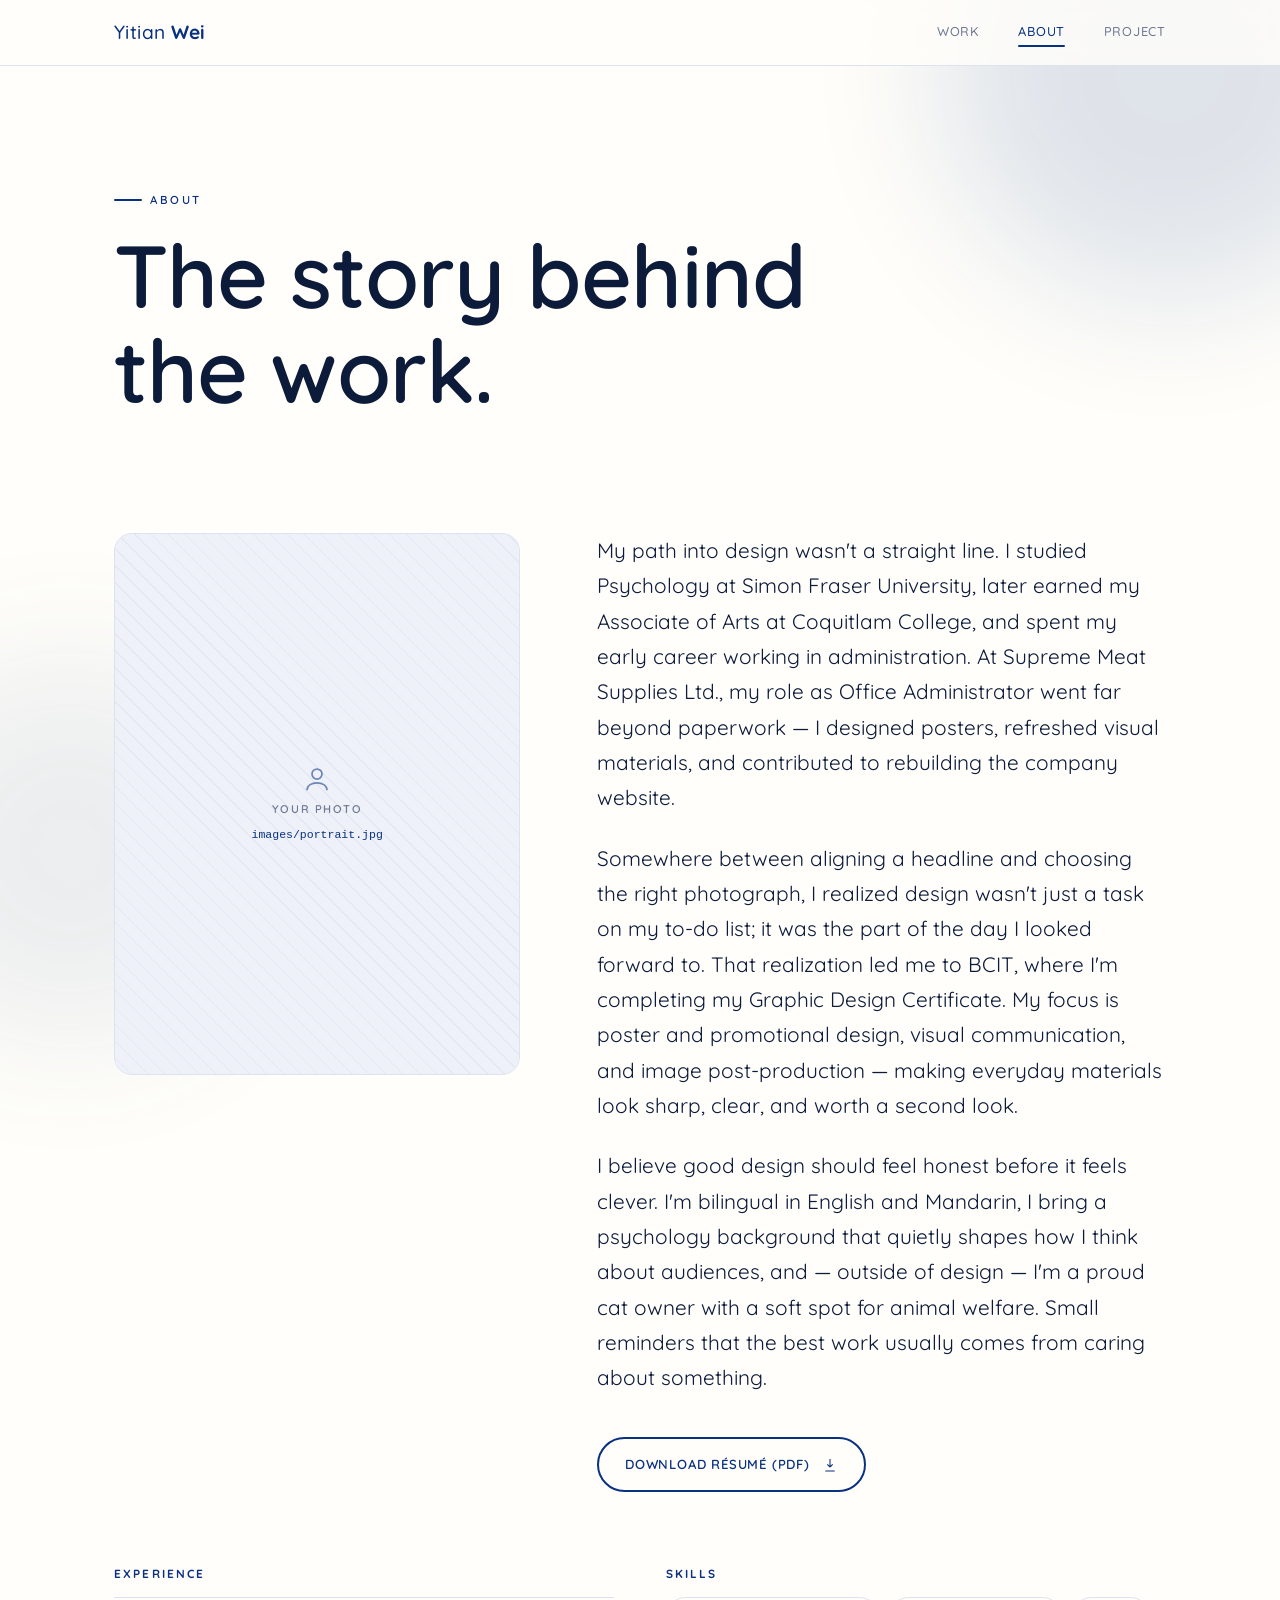
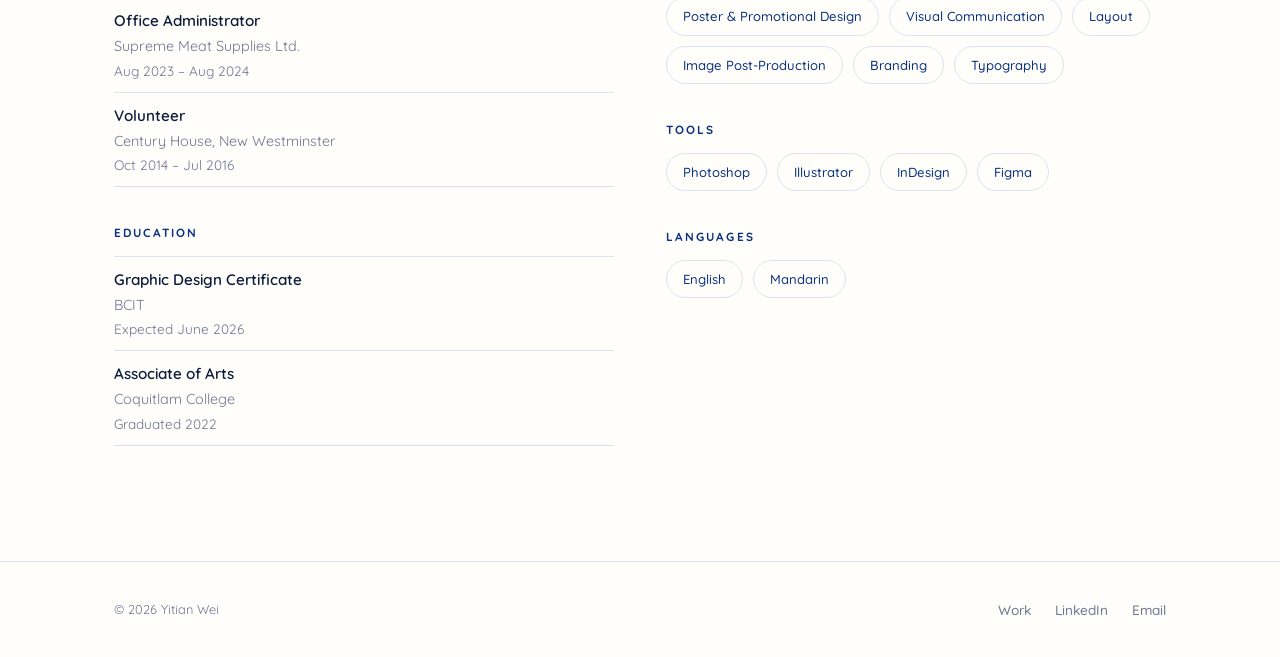
==== about.html @ a3f0b7f7 "Add files via upload" ====
<!DOCTYPE html>
<html lang="en">
<head>
  <meta charset="UTF-8" />
  <meta name="viewport" content="width=device-width, initial-scale=1.0" />
  <title>About — Yitian Wei</title>
  <meta name="description" content="The story behind the work: Yitian Wei's path from administration into graphic design." />
  <link rel="preconnect" href="https://fonts.googleapis.com" />
  <link rel="preconnect" href="https://fonts.gstatic.com" crossorigin />
  <link href="https://fonts.googleapis.com/css2?family=Quicksand:wght@300;400;500;600;700&display=swap" rel="stylesheet" />
  <link rel="stylesheet" href="css/styles.css" />
</head>
<body>
  <div class="blob blob--1"></div>
  <div class="blob blob--2"></div>

  <!-- NAV -->
  <nav class="nav">
    <div class="nav__inner">
      <a class="nav__logo" href="index.html">Yitian <b>Wei</b></a>
      <div class="nav__links">
        <a href="index.html">Work</a>
        <a href="about.html" aria-current="page">About</a>
        <a href="work-personal-identity.html">Project</a>
      </div>
    </div>
  </nav>

  <!-- INTRO -->
  <header class="section wrap" style="padding-bottom:0;">
    <p class="eyebrow reveal d1">About</p>
    <h1 class="reveal d2" style="font-size:clamp(2.6rem,7vw,5.5rem); margin-top:18px; max-width:14ch;">The story behind the work.</h1>
  </header>

  <!-- BODY -->
  <section class="section wrap">
    <div class="about-grid">

      <!-- PORTRAIT -->
      <div class="portrait reveal d2">
        <!-- Replace with your professional photo. Recommended: 900×1200px (portrait), .jpg -->
        <div class="ph">
          <svg viewBox="0 0 24 24" fill="none" stroke-width="1.4"><circle cx="12" cy="8" r="4"/><path d="M4 21c0-4 4-6 8-6s8 2 8 6"/></svg>
          <span>Your photo</span>
          <code>images/portrait.jpg</code>
        </div>
        <!-- <img src="images/portrait.jpg" alt="Yitian Wei" /> -->
      </div>

      <!-- PROSE -->
      <div class="prose lead reveal d3">
        <p>
          My path into design wasn't a straight line. I studied Psychology at Simon Fraser
          University, later earned my Associate of Arts at Coquitlam College, and spent my
          early career working in administration. At Supreme Meat Supplies Ltd., my role as
          Office Administrator went far beyond paperwork — I designed posters, refreshed
          visual materials, and contributed to rebuilding the company website.
        </p>
        <p>
          Somewhere between aligning a headline and choosing the right photograph, I realized
          design wasn't just a task on my to-do list; it was the part of the day I looked
          forward to. That realization led me to BCIT, where I'm completing my Graphic Design
          Certificate. My focus is poster and promotional design, visual communication, and
          image post-production — making everyday materials look sharp, clear, and worth a
          second look.
        </p>
        <p>
          I believe good design should feel honest before it feels clever. I'm bilingual in
          English and Mandarin, I bring a psychology background that quietly shapes how I think
          about audiences, and — outside of design — I'm a proud cat owner with a soft spot for
          animal welfare. Small reminders that the best work usually comes from caring about
          something.
        </p>
        <p style="margin-top:2em;">
          <a class="btn" href="Yitian_Wei_GraphicDesigner_2026.pdf" download>
            Download Résumé (PDF)
            <svg viewBox="0 0 24 24" fill="none" stroke-width="1.6"><path d="M12 3v12m0 0 4-4m-4 4-4-4M5 21h14"/></svg>
          </a>
        </p>
      </div>
    </div>

    <!-- FACTS -->
    <div class="facts">
      <div class="reveal d3">
        <h3>Experience</h3>
        <ul>
          <li>
            <div class="role">Office Administrator</div>
            <div class="muted" style="font-size:0.9rem;">Supreme Meat Supplies Ltd.</div>
            <div class="when">Aug 2023 – Aug 2024</div>
          </li>
          <li>
            <div class="role">Volunteer</div>
            <div class="muted" style="font-size:0.9rem;">Century House, New Westminster</div>
            <div class="when">Oct 2014 – Jul 2016</div>
          </li>
        </ul>

        <h3 style="margin-top:40px;">Education</h3>
        <ul>
          <li>
            <div class="role">Graphic Design Certificate</div>
            <div class="muted" style="font-size:0.9rem;">BCIT</div>
            <div class="when">Expected June 2026</div>
          </li>
          <li>
            <div class="role">Associate of Arts</div>
            <div class="muted" style="font-size:0.9rem;">Coquitlam College</div>
            <div class="when">Graduated 2022</div>
          </li>
        </ul>
      </div>

      <div class="reveal d4">
        <h3>Skills</h3>
        <div class="skills-tags">
          <span>Poster &amp; Promotional Design</span>
          <span>Visual Communication</span>
          <span>Layout</span>
          <span>Image Post-Production</span>
          <span>Branding</span>
          <span>Typography</span>
        </div>

        <h3 style="margin-top:40px;">Tools</h3>
        <div class="skills-tags">
          <span>Photoshop</span>
          <span>Illustrator</span>
          <span>InDesign</span>
          <span>Figma</span>
        </div>

        <h3 style="margin-top:40px;">Languages</h3>
        <div class="skills-tags">
          <span>English</span>
          <span>Mandarin</span>
        </div>
      </div>
    </div>
  </section>

  <!-- FOOTER -->
  <footer class="footer">
    <div class="footer__inner">
      <span class="copy">© 2026 Yitian Wei</span>
      <div style="display:flex; gap:24px;">
        <a href="index.html">Work</a>
        <a href="https://www.linkedin.com/in/yitianw/" target="_blank" rel="noopener">LinkedIn</a>
        <a href="mailto:yitianweibiz@gmail.com">Email</a>
      </div>
    </div>
  </footer>

</body>
</html>
---- css/styles.css ----
/* =========================================================
   YITIAN WEI — PORTFOLIO
   Brand system: cobalt blue · off-white · Quicksand
   Calm · warm · clear · genuine
   ---------------------------------------------------------
   Brand palette (from the Personal Identity project):
     Cobalt  #093180   Muted blue #496091   Off-white #FFFEFA
   ========================================================= */

:root {
  --paper:    #FFFEFA;   /* off-white background (brand)     */
  --paper-2:  #EEF1F8;   /* panels / cards (cool tint)       */
  --ink:      #0C1B3A;   /* primary text (deep navy)         */
  --ink-soft: #6E7793;   /* secondary text (muted blue-grey) */
  --line:     #DCE2EE;   /* hairline rules                   */
  --accent:   #093180;   /* cobalt blue — brand primary      */
  --accent-2: #496091;   /* muted blue — brand secondary     */

  --maxw: 1180px;
  --gutter: clamp(20px, 5vw, 64px);
  --radius: 18px;

  --display: "Quicksand", system-ui, sans-serif;
  --body: "Quicksand", system-ui, sans-serif;

  --ease: cubic-bezier(0.22, 1, 0.36, 1);
}

/* ----------  RESET  ---------- */
*, *::before, *::after { box-sizing: border-box; margin: 0; padding: 0; }
html { scroll-behavior: smooth; -webkit-font-smoothing: antialiased; }
body {
  background: var(--paper);
  color: var(--ink);
  font-family: var(--body);
  font-size: 17px;
  line-height: 1.7;
  font-weight: 400;
  overflow-x: hidden;
}
img { display: block; max-width: 100%; }
a { color: inherit; text-decoration: none; }

/* soft brand blobs — rounded organic shapes, very subtle */
.blob { position: fixed; border-radius: 50%; filter: blur(70px); opacity: 0.13; z-index: 0; pointer-events: none; }
.blob--1 { width: 460px; height: 460px; background: var(--accent); top: -160px; right: -120px; }
.blob--2 { width: 380px; height: 380px; background: var(--accent-2); bottom: -140px; left: -120px; opacity: 0.10; }

/* ----------  LAYOUT  ---------- */
.wrap { max-width: var(--maxw); margin: 0 auto; padding-inline: var(--gutter); position: relative; z-index: 2; }
.section { padding-block: clamp(56px, 9vw, 130px); position: relative; z-index: 2; }

/* ----------  TYPE  ---------- */
h1, h2, h3 { font-family: var(--display); font-weight: 600; line-height: 1.08; letter-spacing: -0.01em; }
.eyebrow {
  font-family: var(--body); font-weight: 600;
  font-size: 0.72rem; letter-spacing: 0.22em; text-transform: uppercase;
  color: var(--accent); display: inline-flex; align-items: center; gap: 0.7em;
}
.eyebrow::before { content: ""; width: 28px; height: 2px; border-radius: 2px; background: var(--accent); display: inline-block; }
.lead { font-size: clamp(1.05rem, 1.8vw, 1.3rem); font-weight: 400; color: var(--ink); }
.muted { color: var(--ink-soft); }

/* ----------  NAV  ---------- */
.nav {
  position: sticky; top: 0; z-index: 50;
  background: color-mix(in srgb, var(--paper) 82%, transparent);
  backdrop-filter: blur(10px);
  border-bottom: 1px solid var(--line);
}
.nav__inner { max-width: var(--maxw); margin: 0 auto; padding: 16px var(--gutter); display: flex; align-items: center; justify-content: space-between; }
.nav__logo { font-family: var(--display); font-size: 1.2rem; font-weight: 500; letter-spacing: 0.02em; color: var(--accent); }
.nav__logo b { font-weight: 700; }
.nav__links { display: flex; gap: clamp(18px, 3vw, 40px); align-items: center; }
.nav__links a {
  font-size: 0.8rem; font-weight: 500; letter-spacing: 0.06em; text-transform: uppercase;
  position: relative; padding-block: 4px; color: var(--ink-soft); transition: color 0.3s var(--ease);
}
.nav__links a::after { content: ""; position: absolute; left: 0; bottom: 0; width: 100%; height: 2px; border-radius: 2px; background: var(--accent); transform: scaleX(0); transform-origin: right; transition: transform 0.35s var(--ease); }
.nav__links a:hover, .nav__links a[aria-current="page"] { color: var(--accent); }
.nav__links a:hover::after, .nav__links a[aria-current="page"]::after { transform: scaleX(1); transform-origin: left; }

/* ----------  HERO  ---------- */
.hero { padding-top: clamp(50px, 8vw, 96px); padding-bottom: clamp(40px, 6vw, 80px); position: relative; z-index: 2; }
.hero__name { font-size: clamp(3.2rem, 12vw, 10rem); font-weight: 600; letter-spacing: -0.03em; line-height: 0.92; color: var(--ink); }
.hero__name .it { color: var(--accent); font-weight: 500; }
.hero__row { display: flex; flex-wrap: wrap; gap: clamp(24px, 5vw, 80px); align-items: flex-end; margin-top: clamp(24px, 4vw, 48px); }
.hero__headline { font-size: clamp(1.4rem, 2.6vw, 2.1rem); font-family: var(--display); font-weight: 500; max-width: 18ch; line-height: 1.2; color: var(--accent); }
.hero__intro { max-width: 44ch; color: var(--ink-soft); }

/* ----------  WORKS GRID  ---------- */
.works { display: grid; grid-template-columns: repeat(12, 1fr); gap: clamp(20px, 3vw, 40px); }
.work { grid-column: span 6; display: block; position: relative; }
.work--wide { grid-column: span 12; }
.work__thumb { position: relative; overflow: hidden; background: var(--paper-2); aspect-ratio: 4 / 3; border: 1px solid var(--line); border-radius: var(--radius); }
.work--wide .work__thumb { aspect-ratio: 16 / 7; }
.work__thumb img { width: 100%; height: 100%; object-fit: cover; transition: transform 0.7s var(--ease); }
.work:hover .work__thumb img { transform: scale(1.04); }
.work__meta { display: flex; justify-content: space-between; align-items: baseline; margin-top: 16px; gap: 16px; }
.work__title { font-family: var(--display); font-size: 1.4rem; font-weight: 600; color: var(--ink); }
.work__tag { font-size: 0.72rem; letter-spacing: 0.14em; text-transform: uppercase; color: var(--accent); white-space: nowrap; font-weight: 600; }
.work__desc { color: var(--ink-soft); font-size: 0.95rem; margin-top: 6px; max-width: 52ch; }
.work__arrow { display: inline-block; transition: transform 0.4s var(--ease); color: var(--accent); }
.work:hover .work__arrow { transform: translate(4px, -4px); }

/* placeholder block */
.ph {
  position: absolute; inset: 0; display: flex; flex-direction: column; align-items: center; justify-content: center;
  gap: 6px; text-align: center; padding: 24px;
  background: repeating-linear-gradient(45deg, transparent, transparent 11px, color-mix(in srgb, var(--accent) 5%, transparent) 11px, color-mix(in srgb, var(--accent) 5%, transparent) 12px), var(--paper-2);
  color: var(--ink-soft);
}
.ph span { font-size: 0.7rem; letter-spacing: 0.14em; text-transform: uppercase; font-weight: 600; }
.ph code { font-family: ui-monospace, "SF Mono", Menlo, monospace; font-size: 0.72rem; color: var(--accent); }
.ph svg { width: 30px; height: 30px; stroke: var(--accent); opacity: 0.55; }

/* ----------  ABOUT  ---------- */
.about-grid { display: grid; grid-template-columns: 1fr 1.4fr; gap: clamp(32px, 6vw, 90px); align-items: start; }
.portrait { position: relative; aspect-ratio: 3 / 4; border: 1px solid var(--line); border-radius: var(--radius); background: var(--paper-2); overflow: hidden; }
.portrait img { width: 100%; height: 100%; object-fit: cover; }
.prose p { margin-bottom: 1.2em; }
.prose p:last-child { margin-bottom: 0; }

.facts { margin-top: clamp(40px, 6vw, 80px); display: grid; grid-template-columns: repeat(2, 1fr); gap: clamp(28px, 4vw, 56px); }
.facts h3 { font-family: var(--body); font-weight: 700; font-size: 0.74rem; letter-spacing: 0.18em; text-transform: uppercase; color: var(--accent); margin-bottom: 16px; }
.facts ul { list-style: none; }
.facts li { padding: 10px 0; border-top: 1px solid var(--line); font-size: 0.95rem; }
.facts li:last-child { border-bottom: 1px solid var(--line); }
.facts .role { font-weight: 600; }
.facts .when { color: var(--ink-soft); font-size: 0.85rem; }

.skills-tags { display: flex; flex-wrap: wrap; gap: 10px; }
.skills-tags span { font-size: 0.82rem; font-weight: 500; padding: 7px 16px; border: 1px solid var(--line); border-radius: 100px; color: var(--accent); background: var(--paper); }

/* ----------  BUTTON  ---------- */
.btn {
  display: inline-flex; align-items: center; gap: 12px; font-family: var(--body); font-size: 0.82rem; font-weight: 600;
  letter-spacing: 0.06em; text-transform: uppercase; padding: 14px 26px; border: 2px solid var(--accent);
  border-radius: 100px; color: var(--accent); transition: all 0.35s var(--ease);
}
.btn:hover { background: var(--accent); color: var(--paper); }
.btn svg { width: 16px; height: 16px; stroke: currentColor; }

/* ----------  PROJECT (case study)  ---------- */
.case-hero { padding-top: clamp(40px, 6vw, 80px); }
.case-hero h1 { font-size: clamp(2.6rem, 7vw, 5.5rem); margin-top: 18px; color: var(--ink); }
.case-hero .lead { margin-top: 22px; max-width: 52ch; }
.tagline { font-family: var(--display); font-weight: 600; color: var(--accent); font-size: clamp(1.3rem,2.4vw,1.9rem); margin-top: 26px; }

.case-facts { display: grid; grid-template-columns: repeat(3, 1fr); gap: 28px; margin-top: clamp(36px, 5vw, 64px); padding-top: 30px; border-top: 1px solid var(--line); }
.case-facts h4 { font-family: var(--body); font-weight: 700; font-size: 0.7rem; letter-spacing: 0.18em; text-transform: uppercase; color: var(--ink-soft); margin-bottom: 10px; }
.case-facts p { font-size: 0.95rem; }

.case-block { display: grid; grid-template-columns: 1fr 1.6fr; gap: clamp(28px, 5vw, 72px); padding-block: clamp(40px, 6vw, 80px); border-top: 1px solid var(--line); align-items: start; }
.case-block .num { font-family: var(--display); font-weight: 700; font-size: 2.4rem; color: var(--accent); line-height: 1; }
.case-block h2 { font-size: clamp(1.6rem, 3vw, 2.3rem); margin-top: 8px; color: var(--ink); }
.case-block .body p { margin-bottom: 1.1em; }
.case-block .body p:last-child { margin-bottom: 0; }
.case-block ul.steps { list-style: none; margin-top: 8px; }
.case-block ul.steps li { padding: 14px 0; border-top: 1px solid var(--line); display: grid; grid-template-columns: 130px 1fr; gap: 18px; align-items: baseline; }
.case-block ul.steps li:first-child { border-top: none; padding-top: 0; }
.case-block ul.steps li b { font-family: var(--display); color: var(--accent); font-weight: 600; font-size: 0.95rem; }

/* swatches */
.swatches { display: flex; flex-wrap: wrap; gap: 14px; margin-top: 4px; }
.swatch { border-radius: 14px; overflow: hidden; border: 1px solid var(--line); width: 150px; }
.swatch .chip { height: 90px; }
.swatch .info { padding: 10px 12px; font-size: 0.78rem; }
.swatch .info b { display: block; font-weight: 600; }
.swatch .info span { color: var(--ink-soft); }

/* brand book gallery — shows full pages at natural ratio */
.brandbook { display: grid; grid-template-columns: repeat(2, 1fr); gap: clamp(16px, 2.5vw, 26px); margin-top: 18px; }
.bb { position: relative; border: 1px solid var(--line); border-radius: var(--radius); background: var(--paper-2); overflow: hidden; }
.bb.full { grid-column: 1 / -1; }
.bb img { width: 100%; height: auto; display: block; }
.bb .ph { position: relative; inset: auto; aspect-ratio: 16 / 10; }

/* ----------  CTA / FOOTER  ---------- */
.endcta { text-align: center; padding-block: clamp(60px, 9vw, 130px); border-top: 1px solid var(--line); }
.endcta h2 { font-size: clamp(2rem, 5vw, 3.6rem); margin-bottom: 24px; color: var(--ink); }
.endcta a.big { font-family: var(--display); font-weight: 600; color: var(--accent); border-bottom: 2px solid var(--accent); padding-bottom: 2px; transition: opacity 0.3s; }
.endcta a.big:hover { opacity: 0.55; }

.footer { border-top: 1px solid var(--line); padding-block: 36px; position: relative; z-index: 2; }
.footer__inner { max-width: var(--maxw); margin: 0 auto; padding-inline: var(--gutter); display: flex; flex-wrap: wrap; gap: 20px; justify-content: space-between; align-items: center; }
.footer a { color: var(--ink-soft); font-size: 0.85rem; font-weight: 500; transition: color 0.3s; }
.footer a:hover { color: var(--accent); }
.footer .copy { font-size: 0.8rem; color: var(--ink-soft); }

/* ----------  LOAD ANIMATION  ---------- */
@keyframes rise { from { opacity: 0; transform: translateY(22px); } to { opacity: 1; transform: none; } }
.reveal { opacity: 0; animation: rise 0.9s var(--ease) forwards; }
.d1 { animation-delay: 0.05s; } .d2 { animation-delay: 0.15s; } .d3 { animation-delay: 0.25s; }
.d4 { animation-delay: 0.35s; } .d5 { animation-delay: 0.45s; } .d6 { animation-delay: 0.55s; }
@media (prefers-reduced-motion: reduce) { .reveal { animation: none; opacity: 1; } }

/* ----------  RESPONSIVE  ---------- */
@media (max-width: 820px) {
  .work { grid-column: span 12; }
  .about-grid { grid-template-columns: 1fr; }
  .portrait { max-width: 360px; }
  .case-block { grid-template-columns: 1fr; }
  .case-facts { grid-template-columns: 1fr; }
  .facts { grid-template-columns: 1fr; }
  .brandbook { grid-template-columns: 1fr; }
  .case-block ul.steps li { grid-template-columns: 1fr; gap: 4px; }
  .nav__links { gap: 16px; }
  .nav__links a { font-size: 0.72rem; }
}
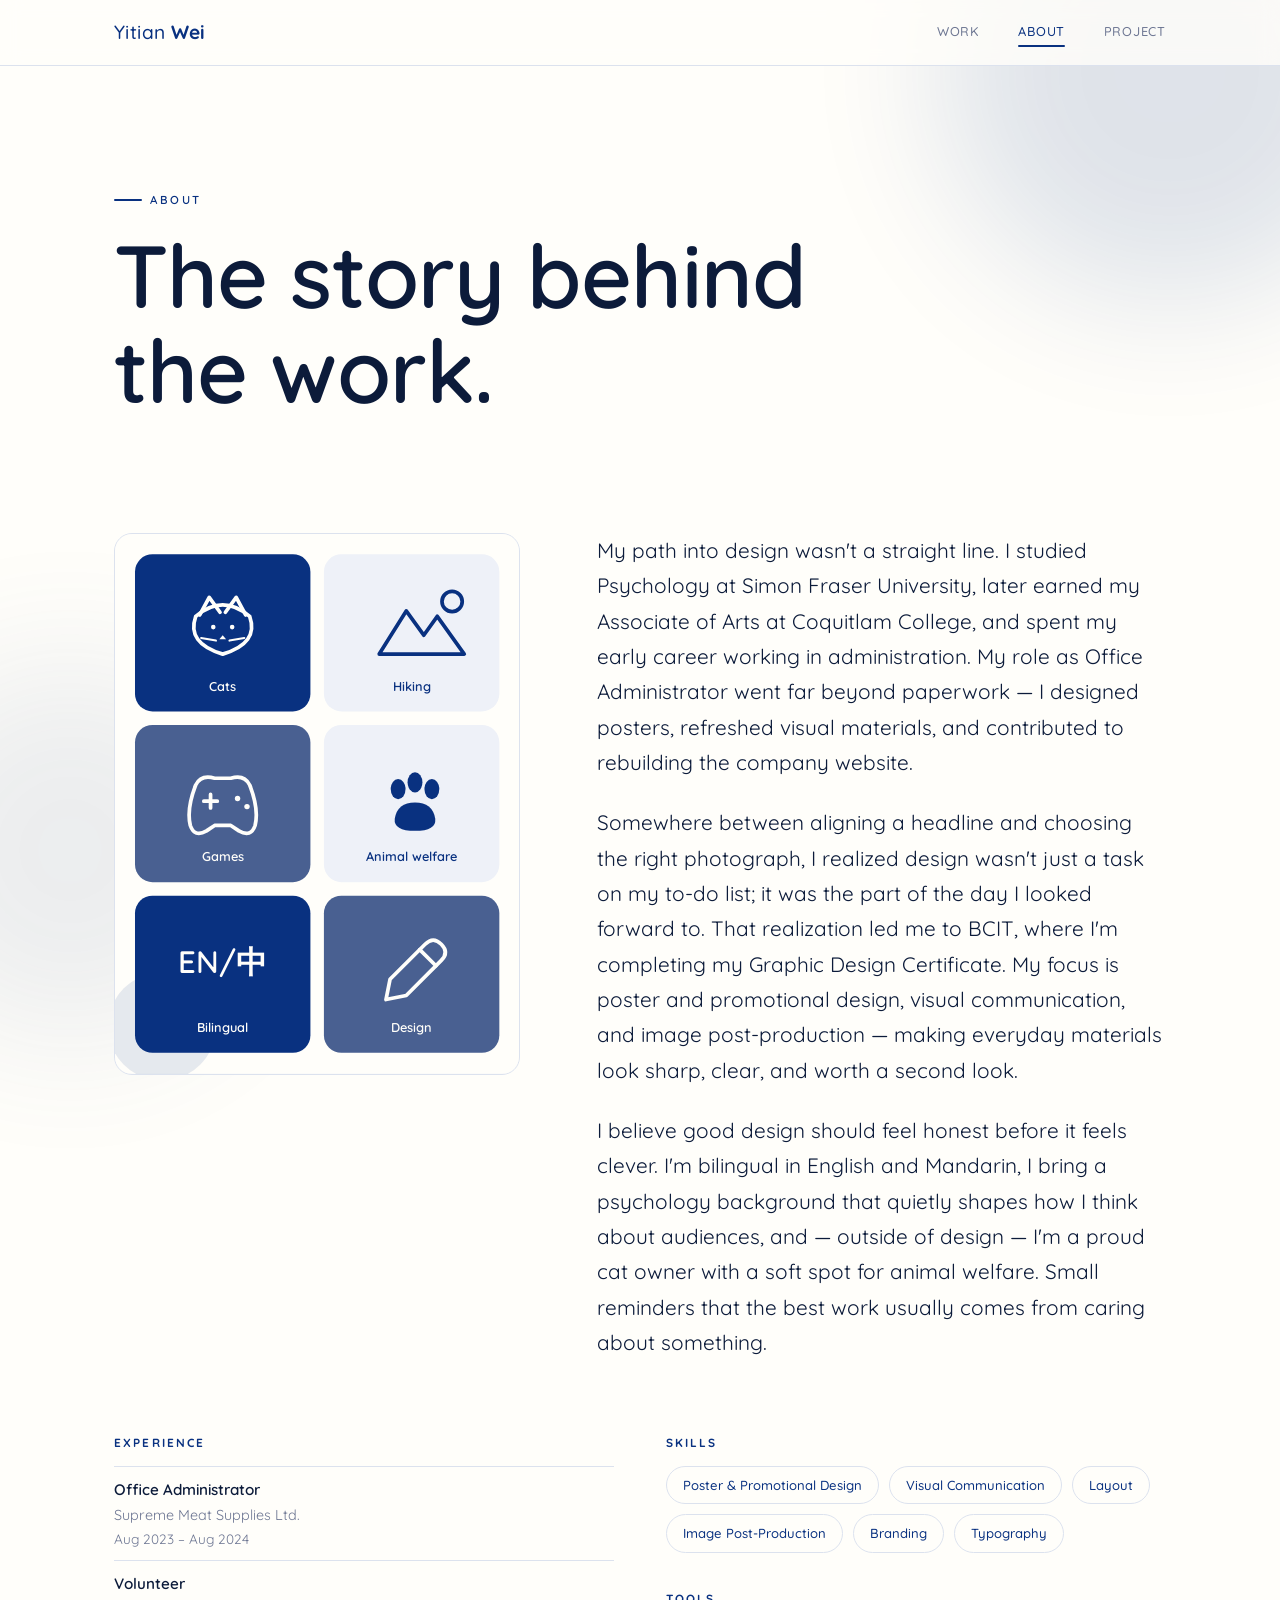
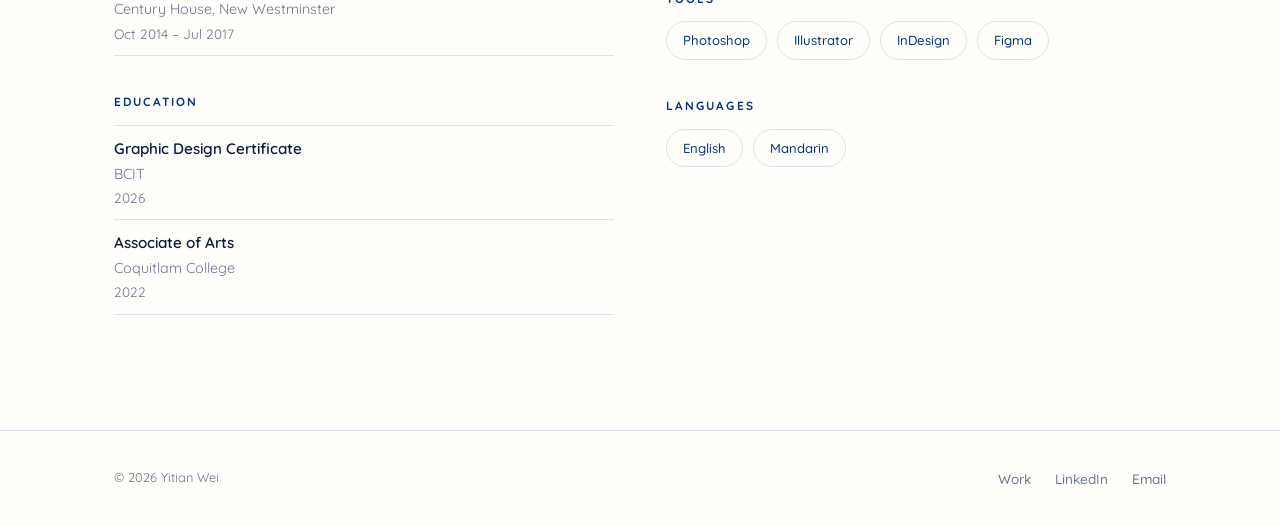
==== commit 87c2ecae: "Update employment dates and education format" ====
--- a/about.html
+++ b/about.html
@@ -36,15 +36,69 @@
   <section class="section wrap">
     <div class="about-grid">
 
-      <!-- PORTRAIT -->
-      <div class="portrait reveal d2">
-        <!-- Replace with your professional photo. Recommended: 900×1200px (portrait), .jpg -->
-        <div class="ph">
-          <svg viewBox="0 0 24 24" fill="none" stroke-width="1.4"><circle cx="12" cy="8" r="4"/><path d="M4 21c0-4 4-6 8-6s8 2 8 6"/></svg>
-          <span>Your photo</span>
-          <code>images/portrait.jpg</code>
-        </div>
-        <!-- <img src="images/portrait.jpg" alt="Yitian Wei" /> -->
+      <!-- PORTRAIT → on-brand "interests" collage (no photo) -->
+      <div class="portrait reveal d2" style="background:var(--paper-2);">
+        <svg viewBox="0 0 600 800" width="100%" height="100%" preserveAspectRatio="xMidYMid slice" xmlns="http://www.w3.org/2000/svg" role="img" aria-label="A few things I love: cats, hiking, games, animal welfare, bilingual, design">
+          <defs>
+            <style>
+              .lbl { font-family:'Quicksand',sans-serif; font-weight:600; font-size:19px; }
+              .ic  { fill:none; stroke-width:5.5; stroke-linecap:round; stroke-linejoin:round; }
+            </style>
+          </defs>
+          <rect width="600" height="800" fill="#FFFEFA"/>
+          <!-- soft brand blobs -->
+          <path d="M520 70 q70 30 30 90 q-50 50 -90 10 q-40 -60 60 -100 z" fill="#496091" opacity="0.16"/>
+          <circle cx="70" cy="730" r="80" fill="#093180" opacity="0.10"/>
+
+          <!-- A · Cat (cobalt) -->
+          <rect x="30" y="30" width="260" height="233" rx="26" fill="#093180"/>
+          <g stroke="#FFFEFA" class="ic">
+            <path d="M126 120 l14 -26 l16 22"/>
+            <path d="M194 120 l-14 -26 l-16 22"/>
+            <path d="M120 122 q40 -34 80 0 q14 40 -40 56 q-54 -16 -40 -56 z"/>
+          </g>
+          <circle cx="146" cy="138" r="3.4" fill="#FFFEFA"/><circle cx="174" cy="138" r="3.4" fill="#FFFEFA"/>
+          <path d="M160 150 l-5 6 h10 z" fill="#FFFEFA"/>
+          <g stroke="#FFFEFA" stroke-width="3" stroke-linecap="round"><path d="M150 158 l-22 -4"/><path d="M170 158 l22 -4"/></g>
+          <text x="160" y="232" text-anchor="middle" class="lbl" fill="#FFFEFA">Cats</text>
+
+          <!-- B · Hiking (light) -->
+          <rect x="310" y="30" width="260" height="233" rx="26" fill="#EEF1F8"/>
+          <circle cx="500" cy="100" r="15" stroke="#093180" class="ic"/>
+          <path d="M392 178 l40 -64 l26 36 l20 -28 l40 56 z" stroke="#093180" class="ic"/>
+          <text x="440" y="232" text-anchor="middle" class="lbl" fill="#093180">Hiking</text>
+
+          <!-- C · Games (muted) -->
+          <rect x="30" y="283" width="260" height="233" rx="26" fill="#496091"/>
+          <g stroke="#FFFEFA" class="ic">
+            <path d="M120 372 q-14 36 -8 60 q6 18 24 8 l12 -8 h24 l12 8 q18 10 24 -8 q6 -24 -8 -60 q-8 -16 -28 -10 h-24 q-20 -6 -28 10 z"/>
+            <path d="M132 396 h20 M142 386 v20"/>
+          </g>
+          <circle cx="182" cy="392" r="4" fill="#FFFEFA"/><circle cx="196" cy="404" r="4" fill="#FFFEFA"/>
+          <text x="160" y="485" text-anchor="middle" class="lbl" fill="#FFFEFA">Games</text>
+
+          <!-- D · Animal welfare paw (light) -->
+          <rect x="310" y="283" width="260" height="233" rx="26" fill="#EEF1F8"/>
+          <g fill="#093180">
+            <ellipse cx="420" cy="378" rx="11" ry="15"/><ellipse cx="445" cy="368" rx="11" ry="15"/>
+            <ellipse cx="470" cy="378" rx="11" ry="15"/>
+            <path d="M445 398 q-26 0 -30 24 q-2 18 30 18 q32 0 30 -18 q-4 -24 -30 -24 z"/>
+          </g>
+          <text x="440" y="485" text-anchor="middle" class="lbl" fill="#093180">Animal welfare</text>
+
+          <!-- E · Bilingual (cobalt) -->
+          <rect x="30" y="536" width="260" height="233" rx="26" fill="#093180"/>
+          <text x="160" y="650" text-anchor="middle" font-family="Quicksand,sans-serif" font-weight="600" font-size="46" fill="#FFFEFA">EN/中</text>
+          <text x="160" y="738" text-anchor="middle" class="lbl" fill="#FFFEFA">Bilingual</text>
+
+          <!-- F · Design (muted) -->
+          <rect x="310" y="536" width="260" height="233" rx="26" fill="#496091"/>
+          <g stroke="#FFFEFA" class="ic">
+            <path d="M408 660 l52 -52 q12 -12 24 0 q12 12 0 24 l-52 52 l-30 6 z"/>
+            <path d="M452 616 l24 24"/>
+          </g>
+          <text x="440" y="738" text-anchor="middle" class="lbl" fill="#FFFEFA">Design</text>
+        </svg>
       </div>
 
       <!-- PROSE -->
@@ -52,9 +106,9 @@
         <p>
           My path into design wasn't a straight line. I studied Psychology at Simon Fraser
           University, later earned my Associate of Arts at Coquitlam College, and spent my
-          early career working in administration. At Supreme Meat Supplies Ltd., my role as
-          Office Administrator went far beyond paperwork — I designed posters, refreshed
-          visual materials, and contributed to rebuilding the company website.
+          early career working in administration. My role as Office Administrator went far 
+          beyond paperwork — I designed posters, refreshed visual materials, and contributed
+          to rebuilding the company website.
         </p>
         <p>
           Somewhere between aligning a headline and choosing the right photograph, I realized
@@ -71,12 +125,6 @@
           animal welfare. Small reminders that the best work usually comes from caring about
           something.
         </p>
-        <p style="margin-top:2em;">
-          <a class="btn" href="Yitian_Wei_GraphicDesigner_2026.pdf" download>
-            Download Résumé (PDF)
-            <svg viewBox="0 0 24 24" fill="none" stroke-width="1.6"><path d="M12 3v12m0 0 4-4m-4 4-4-4M5 21h14"/></svg>
-          </a>
-        </p>
       </div>
     </div>
 
@@ -93,7 +141,7 @@
           <li>
             <div class="role">Volunteer</div>
             <div class="muted" style="font-size:0.9rem;">Century House, New Westminster</div>
-            <div class="when">Oct 2014 – Jul 2016</div>
+            <div class="when">Oct 2014 – Jul 2017</div>
           </li>
         </ul>
 
@@ -102,12 +150,12 @@
           <li>
             <div class="role">Graphic Design Certificate</div>
             <div class="muted" style="font-size:0.9rem;">BCIT</div>
-            <div class="when">Expected June 2026</div>
+            <div class="when">2026</div>
           </li>
           <li>
             <div class="role">Associate of Arts</div>
             <div class="muted" style="font-size:0.9rem;">Coquitlam College</div>
-            <div class="when">Graduated 2022</div>
+            <div class="when">2022</div>
           </li>
         </ul>
       </div>
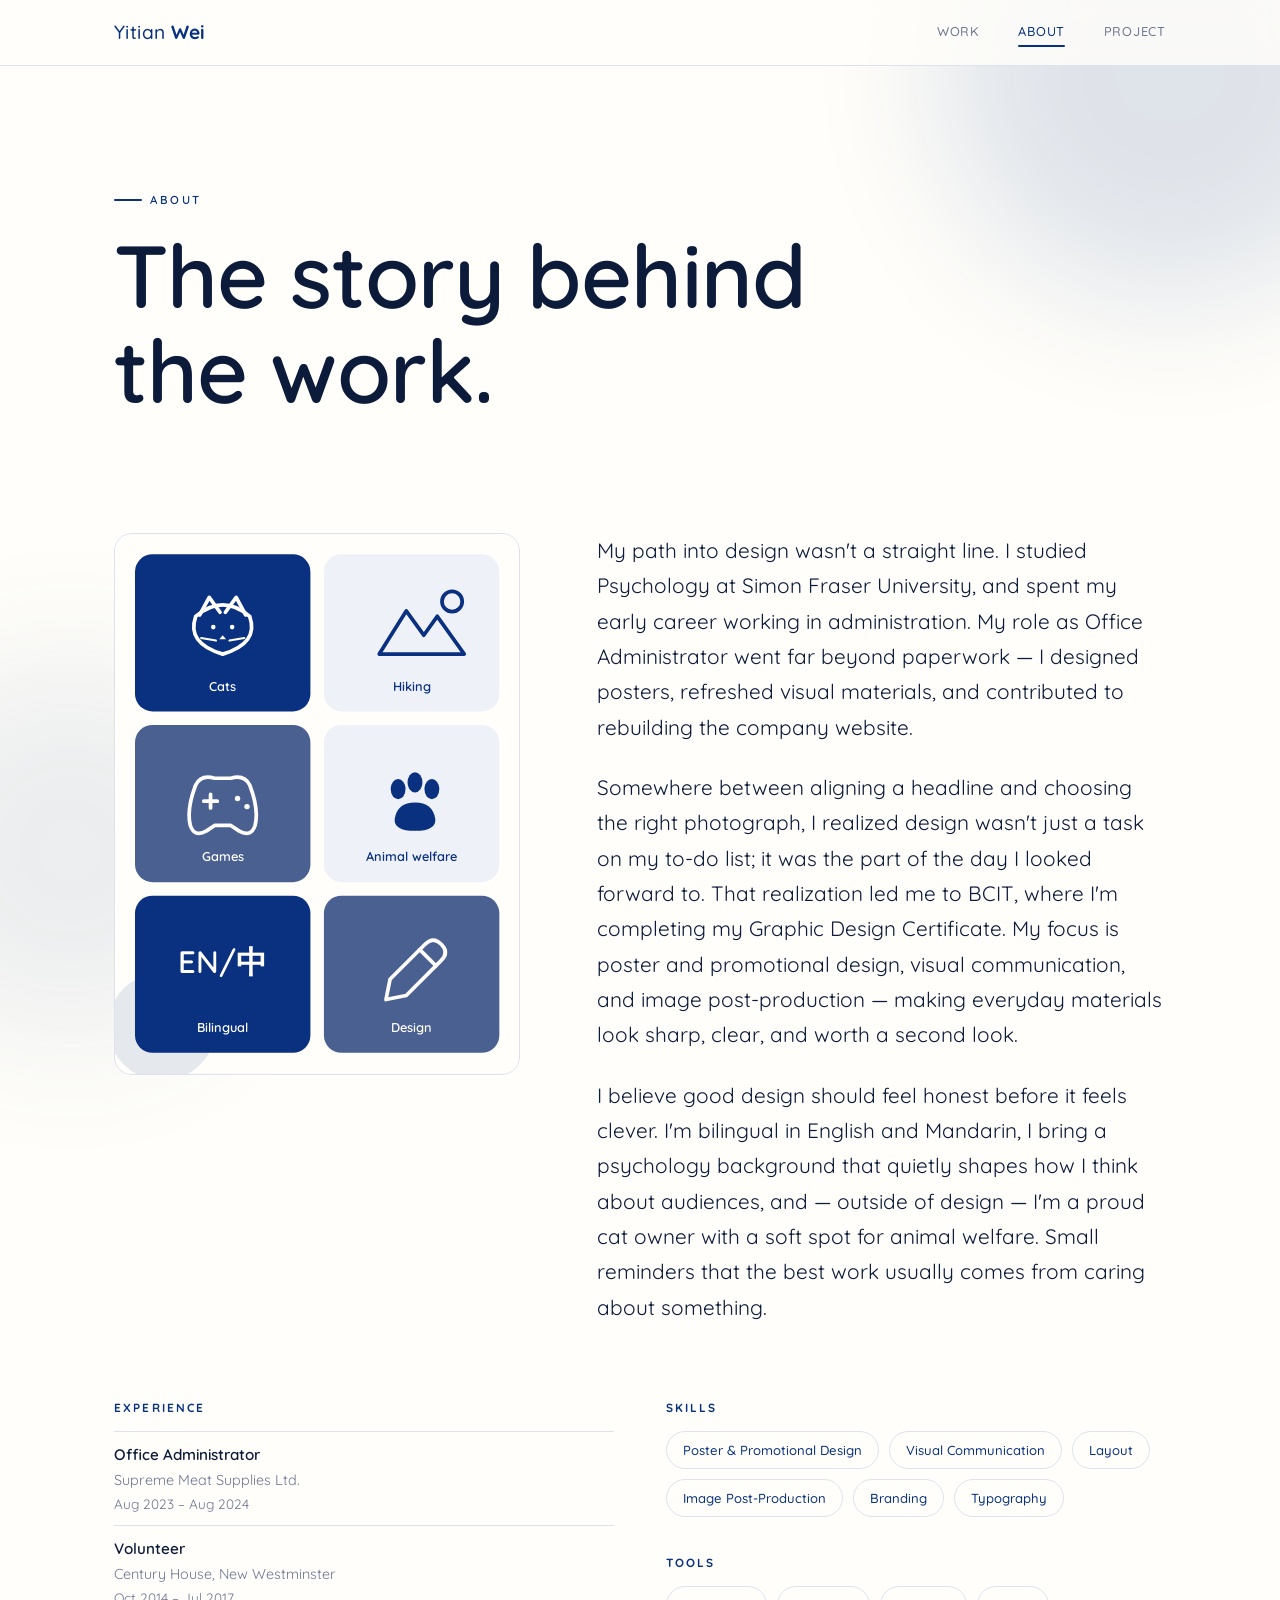
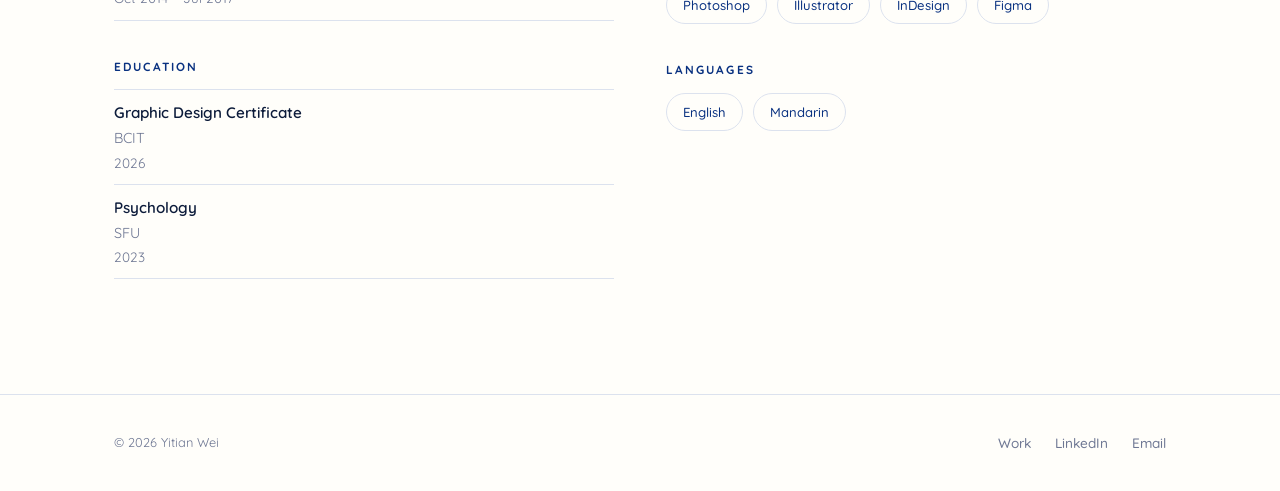
==== commit 51f9464d: "Revise education details in about.html Updated educational background details in the about section." ====
--- a/about.html
+++ b/about.html
@@ -105,10 +105,9 @@
       <div class="prose lead reveal d3">
         <p>
           My path into design wasn't a straight line. I studied Psychology at Simon Fraser
-          University, later earned my Associate of Arts at Coquitlam College, and spent my
-          early career working in administration. My role as Office Administrator went far 
-          beyond paperwork — I designed posters, refreshed visual materials, and contributed
-          to rebuilding the company website.
+          University, and spent my early career working in administration. My role as Office
+          Administrator went far beyond paperwork — I designed posters, refreshed visual 
+          materials, and contributed to rebuilding the company website.
         </p>
         <p>
           Somewhere between aligning a headline and choosing the right photograph, I realized
@@ -153,9 +152,9 @@
             <div class="when">2026</div>
           </li>
           <li>
-            <div class="role">Associate of Arts</div>
-            <div class="muted" style="font-size:0.9rem;">Coquitlam College</div>
-            <div class="when">2022</div>
+            <div class="role">Psychology</div>
+            <div class="muted" style="font-size:0.9rem;">SFU</div>
+            <div class="when">2023</div>
           </li>
         </ul>
       </div>
